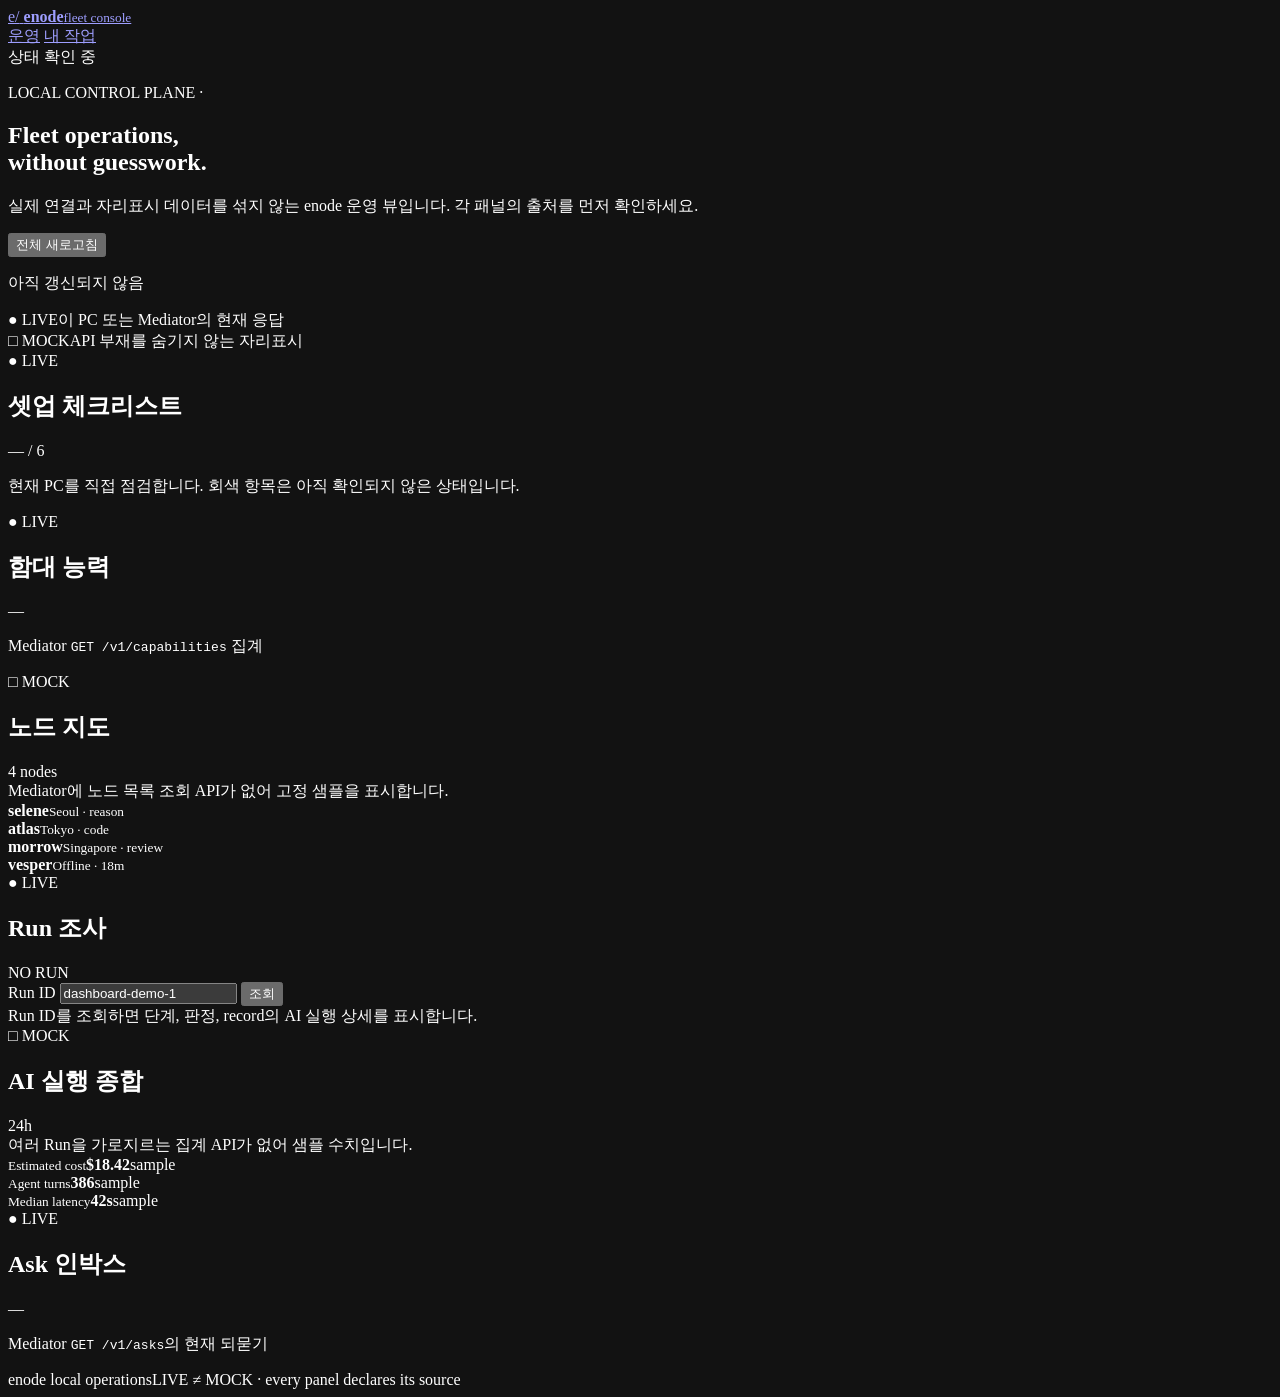
==== enode-dashboard/static/index.html @ 08d721e3 "Add operations and personal dashboard views" ====
<!doctype html>
<html lang="ko">
<head>
  <meta charset="utf-8">
  <meta name="viewport" content="width=device-width, initial-scale=1">
  <meta name="color-scheme" content="dark">
  <title>enode Fleet Console</title>
  <link rel="stylesheet" href="/static/style.css">
</head>
<body data-page="ops">
  <div class="shell">
    <header class="topbar">
      <a class="brand" href="/" aria-label="enode 운영 홈">
        <span class="brand-mark">e/</span>
        <span><strong>enode</strong><small>fleet console</small></span>
      </a>
      <nav aria-label="주요 메뉴">
        <a class="nav-link active" href="/">운영</a>
        <a class="nav-link" href="/me">내 작업</a>
      </nav>
      <div class="connection" id="global-connection"><span class="pulse"></span><span>상태 확인 중</span></div>
    </header>

    <main>
      <section class="hero">
        <div>
          <p class="eyebrow">LOCAL CONTROL PLANE · <span id="today"></span></p>
          <h1>Fleet operations,<br><span>without guesswork.</span></h1>
          <p class="hero-copy">실제 연결과 자리표시 데이터를 섞지 않는 enode 운영 뷰입니다. 각 패널의 출처를 먼저 확인하세요.</p>
        </div>
        <div class="hero-actions">
          <button class="button primary" id="refresh-all" type="button">전체 새로고침</button>
          <p id="last-refresh">아직 갱신되지 않음</p>
        </div>
      </section>

      <section class="trust-strip" aria-label="데이터 범례">
        <div><span class="badge live">● LIVE</span><span>이 PC 또는 Mediator의 현재 응답</span></div>
        <div><span class="badge mock">□ MOCK</span><span>API 부재를 숨기지 않는 자리표시</span></div>
      </section>

      <section class="dashboard-grid">
        <article class="panel setup-panel span-7">
          <header class="panel-head">
            <div><span class="badge live">● LIVE</span><h2>셋업 체크리스트</h2></div>
            <span class="metric" id="setup-score">— / 6</span>
          </header>
          <p class="panel-intro">현재 PC를 직접 점검합니다. 회색 항목은 아직 확인되지 않은 상태입니다.</p>
          <div class="check-list" id="setup-list" aria-live="polite"><div class="skeleton tall"></div></div>
        </article>

        <article class="panel span-5">
          <header class="panel-head">
            <div><span class="badge live">● LIVE</span><h2>함대 능력</h2></div>
            <span class="metric" id="cap-count">—</span>
          </header>
          <p class="panel-intro">Mediator <code>GET /v1/capabilities</code> 집계</p>
          <div id="capabilities" class="capability-list" aria-live="polite"><div class="skeleton tall"></div></div>
        </article>

        <article class="panel span-5">
          <header class="panel-head">
            <div><span class="badge mock">□ MOCK</span><h2>노드 지도</h2></div>
            <span class="metric">4 nodes</span>
          </header>
          <div class="mock-reason">Mediator에 노드 목록 조회 API가 없어 고정 샘플을 표시합니다.</div>
          <div class="node-map" aria-label="샘플 노드 상태">
            <div class="node online"><span class="node-dot"></span><strong>selene</strong><small>Seoul · reason</small></div>
            <div class="node online"><span class="node-dot"></span><strong>atlas</strong><small>Tokyo · code</small></div>
            <div class="node idle"><span class="node-dot"></span><strong>morrow</strong><small>Singapore · review</small></div>
            <div class="node offline"><span class="node-dot"></span><strong>vesper</strong><small>Offline · 18m</small></div>
          </div>
        </article>

        <article class="panel span-7 run-panel">
          <header class="panel-head">
            <div><span class="badge live">● LIVE</span><h2>Run 조사</h2></div>
            <span class="metric" id="run-state">NO RUN</span>
          </header>
          <form class="run-search" id="ops-run-form">
            <label class="sr-only" for="ops-run-id">Run ID</label>
            <input id="ops-run-id" name="run_id" value="dashboard-demo-1" autocomplete="off" placeholder="run id">
            <button class="button" type="submit">조회</button>
          </form>
          <div id="ops-run-result" class="run-result empty" aria-live="polite">Run ID를 조회하면 단계, 판정, record의 AI 실행 상세를 표시합니다.</div>
        </article>

        <article class="panel span-5">
          <header class="panel-head">
            <div><span class="badge mock">□ MOCK</span><h2>AI 실행 종합</h2></div>
            <span class="metric">24h</span>
          </header>
          <div class="mock-reason">여러 Run을 가로지르는 집계 API가 없어 샘플 수치입니다.</div>
          <div class="stat-grid">
            <div><small>Estimated cost</small><strong>$18.42</strong><span class="trend">sample</span></div>
            <div><small>Agent turns</small><strong>386</strong><span class="trend">sample</span></div>
            <div><small>Median latency</small><strong>42s</strong><span class="trend">sample</span></div>
          </div>
        </article>

        <article class="panel span-7">
          <header class="panel-head">
            <div><span class="badge live">● LIVE</span><h2>Ask 인박스</h2></div>
            <span class="metric" id="ask-count">—</span>
          </header>
          <p class="panel-intro">Mediator <code>GET /v1/asks</code>의 현재 되묻기</p>
          <div id="asks" class="ask-list" aria-live="polite"><div class="skeleton"></div></div>
        </article>
      </section>
    </main>

    <footer><span>enode local operations</span><span>LIVE ≠ MOCK · every panel declares its source</span></footer>
  </div>
  <script src="/static/app.js" defer></script>
</body>
</html>
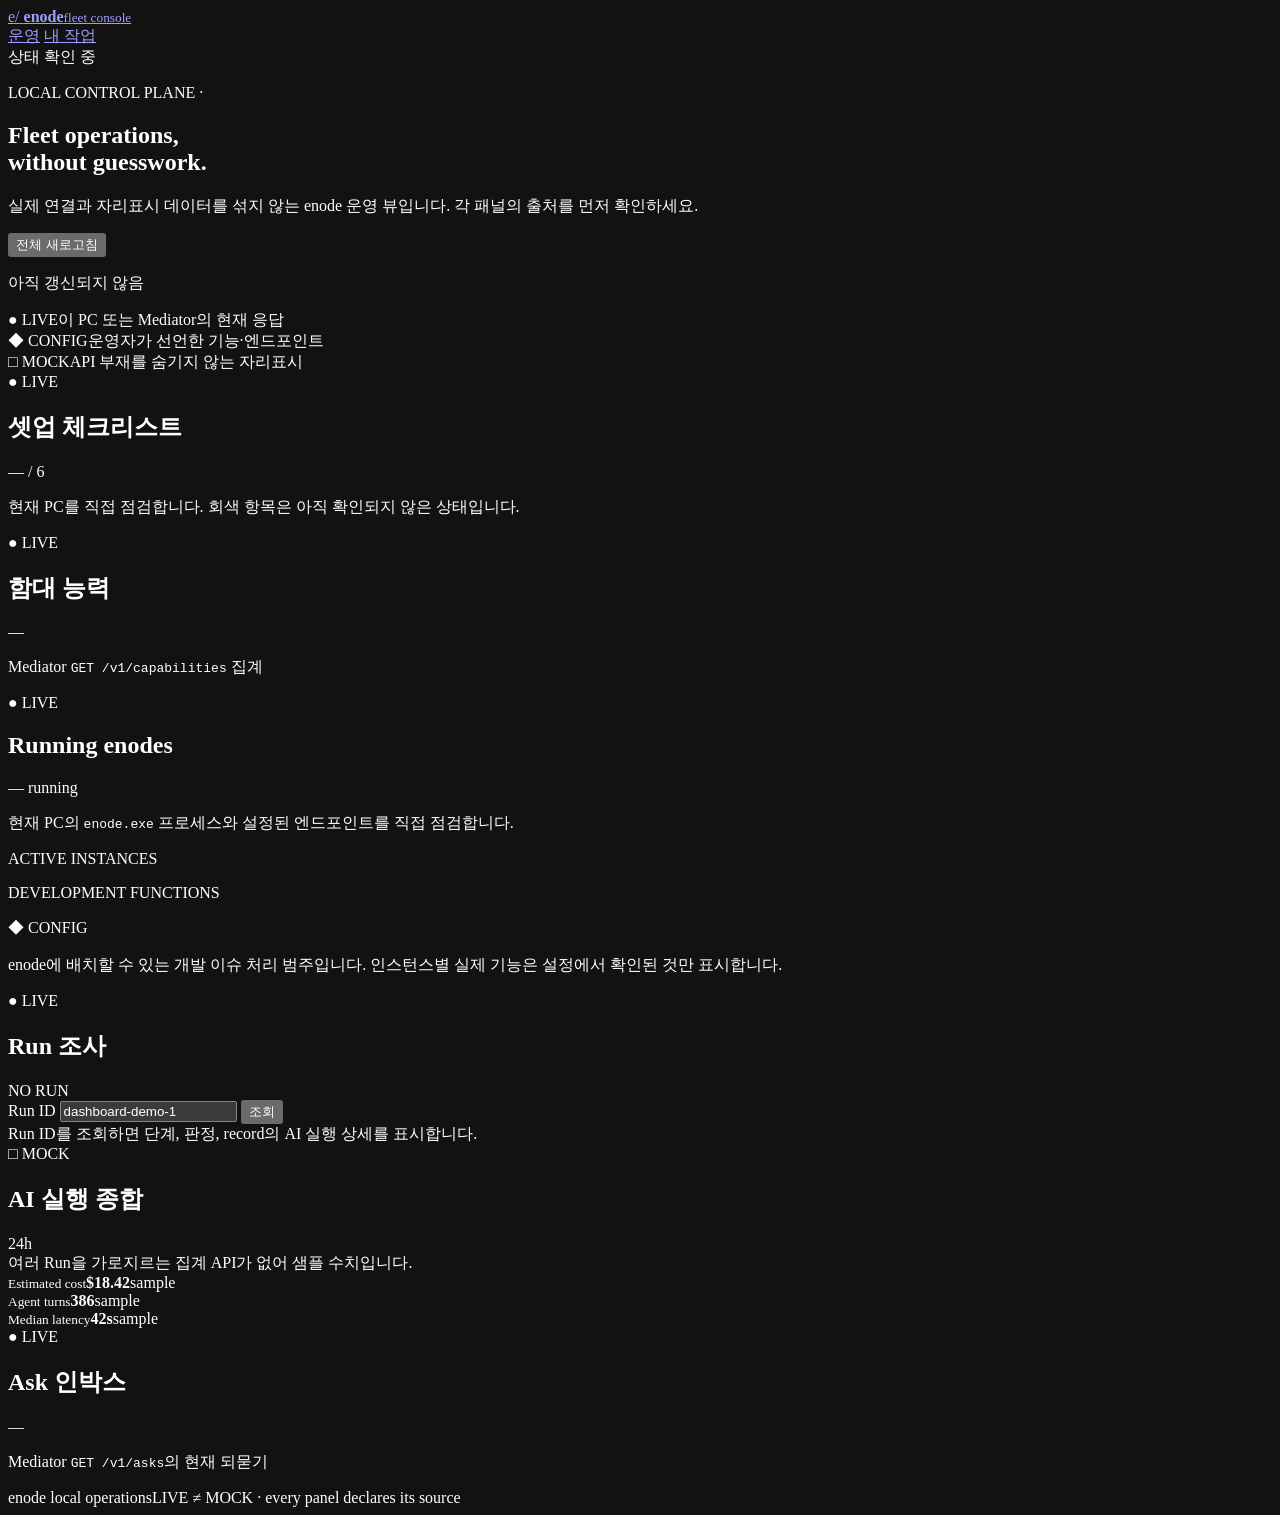
==== commit 5e76c19b: "Add per-task status workspace" ====
--- a/enode-dashboard/static/index.html
+++ b/enode-dashboard/static/index.html
@@ -36,6 +36,7 @@
 
       <section class="trust-strip" aria-label="데이터 범례">
         <div><span class="badge live">● LIVE</span><span>이 PC 또는 Mediator의 현재 응답</span></div>
+        <div><span class="badge config">◆ CONFIG</span><span>운영자가 선언한 기능·엔드포인트</span></div>
         <div><span class="badge mock">□ MOCK</span><span>API 부재를 숨기지 않는 자리표시</span></div>
       </section>
 
@@ -58,17 +59,22 @@
           <div id="capabilities" class="capability-list" aria-live="polite"><div class="skeleton tall"></div></div>
         </article>
 
-        <article class="panel span-5">
+        <article class="panel span-12 enode-panel">
           <header class="panel-head">
-            <div><span class="badge mock">□ MOCK</span><h2>노드 지도</h2></div>
-            <span class="metric">4 nodes</span>
+            <div><span class="badge live">● LIVE</span><h2>Running enodes</h2></div>
+            <span class="metric" id="enode-count">— running</span>
           </header>
-          <div class="mock-reason">Mediator에 노드 목록 조회 API가 없어 고정 샘플을 표시합니다.</div>
-          <div class="node-map" aria-label="샘플 노드 상태">
-            <div class="node online"><span class="node-dot"></span><strong>selene</strong><small>Seoul · reason</small></div>
-            <div class="node online"><span class="node-dot"></span><strong>atlas</strong><small>Tokyo · code</small></div>
-            <div class="node idle"><span class="node-dot"></span><strong>morrow</strong><small>Singapore · review</small></div>
-            <div class="node offline"><span class="node-dot"></span><strong>vesper</strong><small>Offline · 18m</small></div>
+          <p class="panel-intro">현재 PC의 <code>enode.exe</code> 프로세스와 설정된 엔드포인트를 직접 점검합니다.</p>
+          <div class="enode-layout">
+            <div>
+              <p class="section-kicker">ACTIVE INSTANCES</p>
+              <div id="enode-list" class="enode-list" aria-live="polite"><div class="skeleton tall"></div></div>
+            </div>
+            <div class="function-catalog">
+              <div class="catalog-head"><p class="section-kicker">DEVELOPMENT FUNCTIONS</p><span class="badge config">◆ CONFIG</span></div>
+              <p class="catalog-note">enode에 배치할 수 있는 개발 이슈 처리 범주입니다. 인스턴스별 실제 기능은 설정에서 확인된 것만 표시합니다.</p>
+              <div id="function-catalog" class="function-grid"><div class="skeleton tall"></div></div>
+            </div>
           </div>
         </article>
 
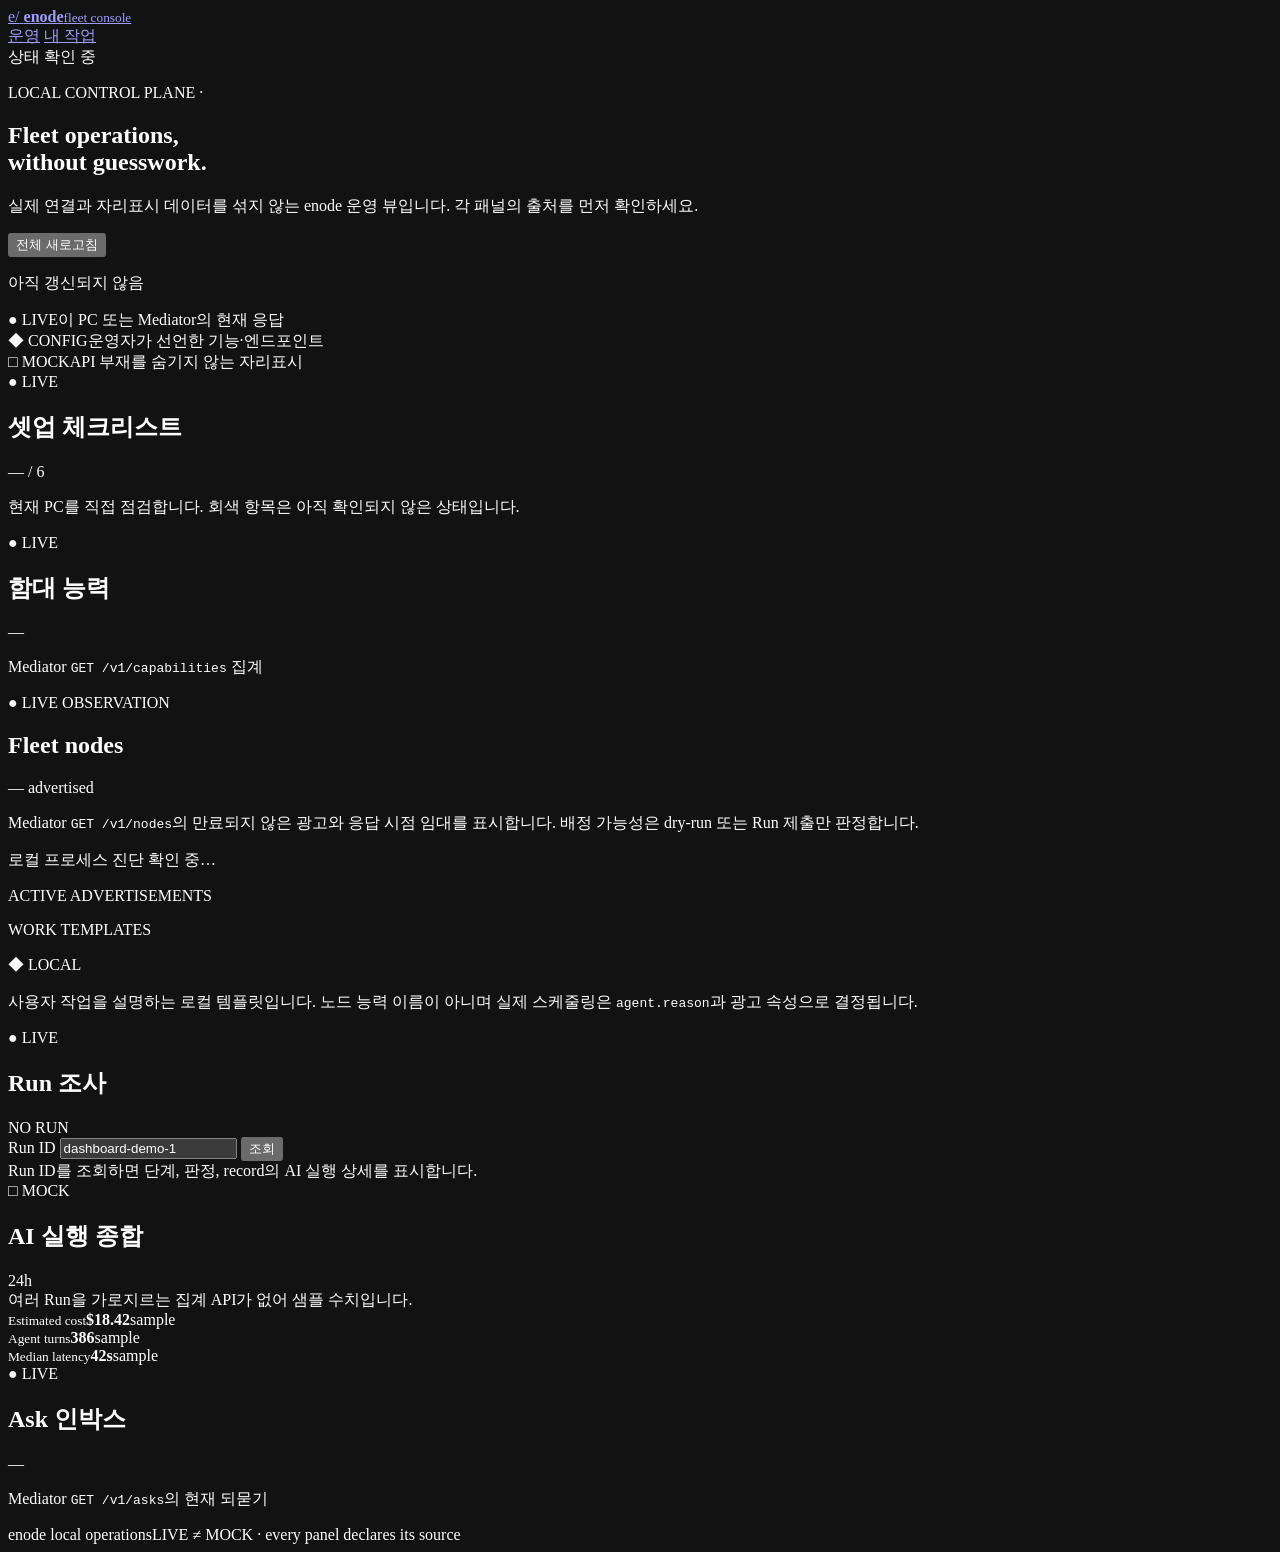
==== commit 11472a11: "Align dashboard with enode design contracts" ====
--- a/enode-dashboard/static/index.html
+++ b/enode-dashboard/static/index.html
@@ -61,18 +61,19 @@
 
         <article class="panel span-12 enode-panel">
           <header class="panel-head">
-            <div><span class="badge live">● LIVE</span><h2>Running enodes</h2></div>
-            <span class="metric" id="enode-count">— running</span>
+            <div><span class="badge live">● LIVE OBSERVATION</span><h2>Fleet nodes</h2></div>
+            <span class="metric" id="enode-count">— advertised</span>
           </header>
-          <p class="panel-intro">현재 PC의 <code>enode.exe</code> 프로세스와 설정된 엔드포인트를 직접 점검합니다.</p>
+          <p class="panel-intro">Mediator <code>GET /v1/nodes</code>의 만료되지 않은 광고와 응답 시점 임대를 표시합니다. 배정 가능성은 dry-run 또는 Run 제출만 판정합니다.</p>
+          <p class="catalog-note" id="local-process-note">로컬 프로세스 진단 확인 중…</p>
           <div class="enode-layout">
             <div>
-              <p class="section-kicker">ACTIVE INSTANCES</p>
+              <p class="section-kicker">ACTIVE ADVERTISEMENTS</p>
               <div id="enode-list" class="enode-list" aria-live="polite"><div class="skeleton tall"></div></div>
             </div>
             <div class="function-catalog">
-              <div class="catalog-head"><p class="section-kicker">DEVELOPMENT FUNCTIONS</p><span class="badge config">◆ CONFIG</span></div>
-              <p class="catalog-note">enode에 배치할 수 있는 개발 이슈 처리 범주입니다. 인스턴스별 실제 기능은 설정에서 확인된 것만 표시합니다.</p>
+              <div class="catalog-head"><p class="section-kicker">WORK TEMPLATES</p><span class="badge config">◆ LOCAL</span></div>
+              <p class="catalog-note">사용자 작업을 설명하는 로컬 템플릿입니다. 노드 능력 이름이 아니며 실제 스케줄링은 <code>agent.reason</code>과 광고 속성으로 결정됩니다.</p>
               <div id="function-catalog" class="function-grid"><div class="skeleton tall"></div></div>
             </div>
           </div>
